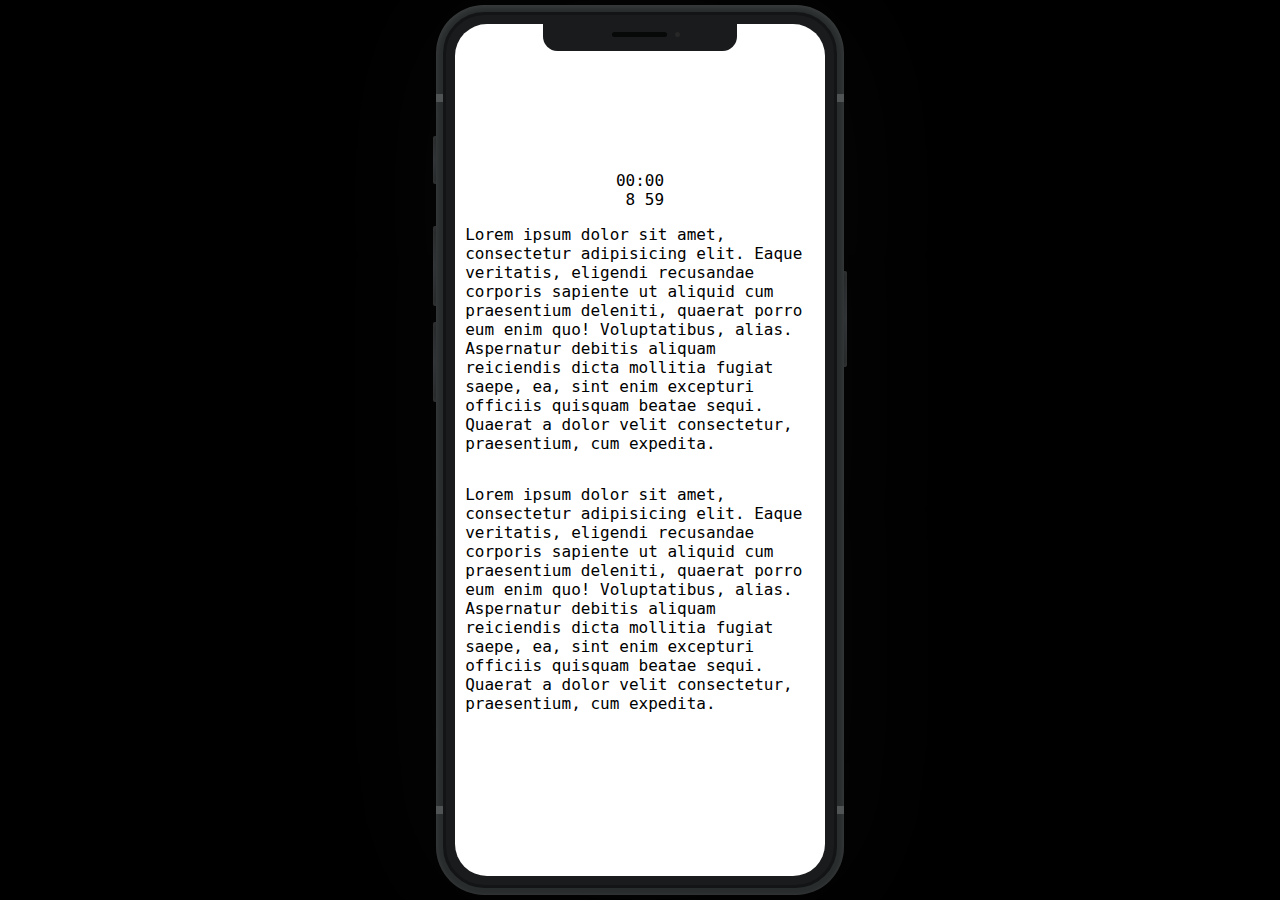
==== prototype.html @ 0dc98ce0 "Files" ====
<!DOCTYPE html>
<html lang="en">

<head>
    <meta charset="UTF-8">
    <title>Document</title>
    <link rel="stylesheet" href="css/prototypestyle.css">
</head>

<body>

    <main>
        <div class="iphonex">
            <div class="front">
                <div class="screen">

                    <div class="screen__view">



                        <div class="iphoneTop">

                            <div class="clock">
                                <div class="hours">
                                    <div class="first">
                                        <div class="number">0</div>
                                    </div>
                                    <div class="second">
                                        <div class="number">0</div>
                                    </div>
                                </div>
                                <div class="tick">:</div>
                                <div class="minutes">
                                    <div class="first">
                                        <div class="number">0</div>
                                    </div>
                                    <div class="second">
                                        <div class="number">0</div>
                                    </div>
                                </div>

                            </div>


                            <div class="battery"></div>



                        </div>

                        <p> Lorem ipsum dolor sit amet, consectetur adipisicing elit. Eaque veritatis, eligendi recusandae corporis sapiente ut aliquid cum praesentium deleniti, quaerat porro eum enim quo! Voluptatibus, alias. Aspernatur debitis aliquam reiciendis dicta mollitia fugiat saepe, ea, sint enim excepturi officiis quisquam beatae sequi. Quaerat a dolor velit consectetur, praesentium, cum expedita.</p>


                        <nav id="bottomNav" role="navigation">
                            <a href=".html" id="nav1" class="bottomNavMenu"></a>
                            <a href="run.html" id="nav2" class="bottomNavMenu"></a>
                            <a href="profile.html" id="nav3" class="bottomNavMenu"></a>

                        </nav>
                        <p> Lorem ipsum dolor sit amet, consectetur adipisicing elit. Eaque veritatis, eligendi recusandae corporis sapiente ut aliquid cum praesentium deleniti, quaerat porro eum enim quo! Voluptatibus, alias. Aspernatur debitis aliquam reiciendis dicta mollitia fugiat saepe, ea, sint enim excepturi officiis quisquam beatae sequi. Quaerat a dolor velit consectetur, praesentium, cum expedita.</p>





                    </div>
                    <div class="screen__front">
                        <div class="screen__front-speaker"></div>
                        <div class="screen__front-camera"></div>
                    </div>
                </div>
                <div class="front__line"></div>
                <div class="front__line front__line-second"></div>
            </div>
            <div class="phoneButtons phoneButtons-right"></div>
            <div class="phoneButtons phoneButtons-left"></div>
            <div class="phoneButtons phoneButtons-left2"></div>
            <div class="phoneButtons phoneButtons-left3"></div>
            <div class="back"></div>
        </div>

    </main>


    <script src="js/main.js"></script>
</body>

</html>
---- css/prototypestyle.css ----
body {
	width: 100%;
	height: 100vh;
	overflow: hidden;
	display: flex;
	font-family: 'Major Mono Display', monospace;
	user-select: none;
    margin:0;
}





/*BOTTOM NAVIGATION*/

#bottomNav {
    background-color: var(--gray);
    grid-row-start: 4;
    grid-column: 1 / span 2;
    display: grid;
    grid-template-columns: 1fr 1fr 1fr 1fr;
    grid-template-rows: 15px 1fr 15px;
    width: 414px;
    height:64px;
    position: fixed;
    z-index: 1;
}


.bottomNavMenu {
    background-repeat: no-repeat;
    background-position: center;
    background-size: contain;
    grid-row-start: 2;
    height: 25px;
}


#nav1 {
    background-image: url(../media/re-mover/home-icon.svg);
    grid-column-start: 1;
}

#nav2 {
    background-image: url(../media/re-mover/search-icon.svg);
    grid-column-start: 2;
}

#nav3 {
    background-image: url(../media/re-mover/chat-icon.svg);
    grid-column-start: 3;
}






/*PHONE MOCKUP*/

.splashbtn{
    text-decoration: none;
    color:pink;
    
}


main {
	display: flex;
	flex: 1;
	background: #000;
	justify-content: center;
	align-items: center;
	flex-direction: row-reverse;
}
.title{
	color: rgba(255,255,255,0.07);
	display: flex;
	flex-direction: row;
	align-items: center;
	position: absolute;
	transition: opacity 0.4s;
}
.title p{
	font-size: 14vw;
}
.title .title__svg{
	width: 17vw;
	height: 34vw;
	overflow: hidden;
	position: relative;
	display: flex;
	justify-content: center;
	align-items: center;
}
.title .title__svg video{
	width: 95%;
	height: 95%;
	object-fit: cover;
}
.title .title__svg svg { 
	width: 100%;
	position:absolute;
	top: 0;
	left: 0;
	height: 100%;
}
.title .title__svg svg text {
	font-family: 'Major Mono Display', monospace;
	text-transform: uppercase;
	transform-origin: center center;
	font-size: 3em;
}
.title .title__svg  svg rect {
	fill: #fff;
}
.title .title__svg  svg > rect {
	-webkit-mask: url(#mask);
	mask: url(#mask);
	fill: #000;
}
.iphonex {
	width: 414px;
	height: 896px;
	display: flex;
	position: absolute;
	transform: rotate(0deg);
	transition: all cubic-bezier(0.36, 0.41, 0.38, 1) 0.4s;
	z-index: 10;
}


.iphonex .back {
	display: flex;
	flex: 1;
	margin: 0.2em;
	border-radius: 3em;
	position: absolute;
	z-index: 1;
	width: calc( 100% - 0.6em );
	height: calc( 100% - 0.6em );
	top: 0;
	right: 0;
	box-shadow: 0 0 10em rgba(70, 70, 70, 0.1);
	transition: all 0.4s;
}
.iphonex:hover .back{
	box-shadow: 0 0 15em rgba(70, 70, 70, 0.4);
}
.iphonex .front {
	display: flex;
	flex: 1;
	background-color: #292c2d;
	border-radius: 3em;
	margin: 0.2em;
	overflow: hidden;
	position: relative;
	box-shadow: 0 0.1em 0.4em rgba(255, 255, 255, 0.1) inset;
	z-index: 10;
}
.iphonex .screen{
	display: flex;
	flex: 1;
	background-color: #191b1c;
	margin: 0.4em;
	border-radius: 2.6em;
	border: solid 0.2em #121415;
	position: relative;
	z-index: 10;
    
}
.iphonex .front__line{
	background: linear-gradient(to right, #515455, #454748, #515455);
	position: absolute;
	z-index: 8;
	width: 100%;
	height: 0.5em;
	top: 10%
}
.iphonex .front__line-second{
	top: 90%
}
.iphonex .screen .screen__view{
	display: flex;
	flex: 1;
	margin: 0.6em;
	border-radius: 2em;
	overflow: hidden;
	position: relative;
	width: 100%;  
	position: relative;
	align-items: center;
	justify-content: center;
}
.iphonex .screen .screen__view:after,.iphonex .screen .screen__view:before{
	content: "";
	position: absolute;
	z-index: 1;
	width: 50em;
	height: 50em;
	border-radius: 50%;
	background: linear-gradient(110deg,#AB34B2, #D63776, #5D2B8B );
	bottom: 0;
}
.iphonex .screen .screen__view:after{
	transform:  translateY(100%) scaleX(1.4);
	opacity: 0.3;
	transition: all ease 0.5s 0.1s;
}
/*
.iphonex .screen:hover .screen__view:after{
	transform:  translateY(10%) scaleX(1.4);
	transition: all ease 0.9s;
}
*/
.iphonex .screen .screen__view:before{
	transform:  translateY(100%) scaleX(1.4);
	opacity: 1;
	z-index: 40;
	transition: all ease 0.6s;
}
/*
.iphonex .screen:hover .screen__view:before{
	transform:  translateY(10%) scaleX(1.4);
	transition: all ease 0.9s 0.2s;
}
*/
.iphonex .screen .screen__view .dribbbleLogo{
	width: 8em;
	height: 8em;
	border: solid 0.7em #D33572;
	border-radius: 50%;
	box-shadow: 0px 0px 20px rgba(0,0,0,0.1);
	background: #ea4c89;
	position: absolute;
	z-index: 10;
	overflow: hidden;
	display: flex;
	align-items: center;
	justify-content: center;
	transition: all ease 0.7s;
}
.iphonex .screen .screen__view .dribbbleLogo.white{
	width: 0.9em;
	height: 0.9em;
	border: solid 0.07em #fff;
	position: relative;
	margin-left: 0.3em;
	background: transparent;
	box-sizing: border-box;
}
/*
.iphonex .screen:hover .screen__view .dribbbleLogo:not(.white){
	transform: translateY(100%) translateZ(1px);
	transition: all ease 1s 0.1s
}
*/
/*
.iphonex .screen .screen__view .dribbbleLogo:after,
.iphonex .screen .screen__view .dribbbleLogo:before,
.iphonex .screen .screen__view .dribbbleLogo span{
	content: "";
	width: 100%;
	height: 100%;
	border-radius: 50%;
	border: solid 0.45em #D33572;
	position: absolute;
}
.iphonex .screen .screen__view .dribbbleLogo.white:after,
.iphonex .screen .screen__view .dribbbleLogo.white:before,
.iphonex .screen .screen__view .dribbbleLogo.white span{
	border: solid 0.04em #fff;
}
*/
/*
.iphonex .screen .screen__view .dribbbleLogo:after{
	bottom: 0;
	transform: translateY(63%) scaleY(1.65) scaleX(1.5) rotate(-30deg);
	transform-origin: top center;
}
.iphonex .screen .screen__view .dribbbleLogo:before{
	top: 0;
	transform: translateY(-62%) scaleY(1.65) scaleX(1.5) rotate(-30deg);
	transform-origin: bottom center;
}
.iphonex .screen .screen__view .dribbbleLogo span{
	top: 0;
	transform: translateY(-50%) scaleY(1.85) scaleX(1.5) rotate(-63deg);
	transform-origin: bottom right;
}
*/
.iphonex .screen .screen__view .hello{
	font-size: 2.5em;
	color: #fff;
	position: absolute;
	z-index: 60;
	opacity: 0;
	display: flex;
	flex-direction: row;
	justify-content: center;
	align-items: center;
	transition: all ease 0.3s;
	transform: translateY(40%);
	font-weight: 600;
}
/*
.iphonex .screen:hover .screen__view .hello{
	opacity: 1;
	transform: translateY(0%);
	transition: all ease 0.6s 0.7s;
}
*/
.iphonex .screen .screen__front{
	position: absolute;
	width: 50%;
	background-color: #191b1c;
	height: 1.8em;
	border-radius: 0 0 0.9em 0.9em;
	right: 25%;
	top: 0px;
	display: flex;
	justify-content: center;
	align-items: center;
	padding-bottom: 0.3em;
	box-sizing: border-box;
	margin-top: 0.5em;
	z-index: 999;
}
/*
.iphonex .screen .screen__front::after,.iphonex .screen .screen__front::before{
	content: "";
	width: 10%;
	height: 50%;
	position: absolute;
	background: transparent;
	top: -0.3em;
	border: solid 0.4em #191b1c;
	border-bottom: 0;
}
*/
/*
.iphonex .screen .screen__front::after{
	left:0.4em;
	transform: translateX(-100%);
	border-left: 0;
	border-radius: 0 0.7em 0 0;
}
*/
/*
.iphonex .screen .screen__front::before{
	right:0.4em;
	transform: translateX(100%);
	border-right: 0;
	border-radius: 0.7em 0 0 0;
}
*/
.iphonex .screen .screen__front-speaker{
	background: #070808;
	border-radius: 0.2em;
	height: 0.35em;
	width: 28%;
}
.iphonex .screen .screen__front-camera{
	height: 0.35em;
	width: 0.35em;
	background: #272727;
	margin-left: .5em;
	border-radius: 50%;
	margin-right: -0.8em;
}
.iphonex .phoneButtons{
	width: 1em;
	height: 6em;
	position: absolute;
	z-index: 2;
	background: linear-gradient(to bottom, #212324, #2b2e31,#212324);
	box-shadow: 0 0 0.4em rgba(255, 255, 255, 0.1) inset;
	border-radius: 2px;
}
.iphonex .phoneButtons-right{
	right: 0;
	top: 30%;
}
.iphonex .phoneButtons-left{
	left: 0;
	top: 15%;
	height: 3em;
}
.iphonex .phoneButtons-left2{
	left: 0;
	top: 25%;
	height: 5em;
}
.iphonex .phoneButtons-left3{
	left: 0;
	top: calc( 25% + 6em);
	height: 5em;
}


.hello {
    display:flex;
    flex-direction:column;
}

@media (max-height: 40em){
	body{
		font-size: 70%;
	}
	.iphonex {
		width: 48vh;
		height: 94vh;
	}
	.title .title__svg svg text{
		font-size: 4em;
	}
}
.screen__view{
    background-color:white;
    display:flex;
    flex-direction: column;
    padding:10px;
}


/*TOP NAVIGATION*/

.iphoneTop {
 display:flex;
justify-content: space-between;
    max-width: 100px
        background-color:pink;
    z-index:99;
    
}


.clock {
  color: black;
  display: flex;
  overflow: hidden;
}




.clock > div {
  display: flex;
}


.tick-hidden {
  opacity: 0;
}

.move {
  animation: move linear 1s infinite;
}

@keyframes move {
  from {
    transform: translateY(0vh);
  }
  to {
    transform: translateY(-20vh);
  }
}
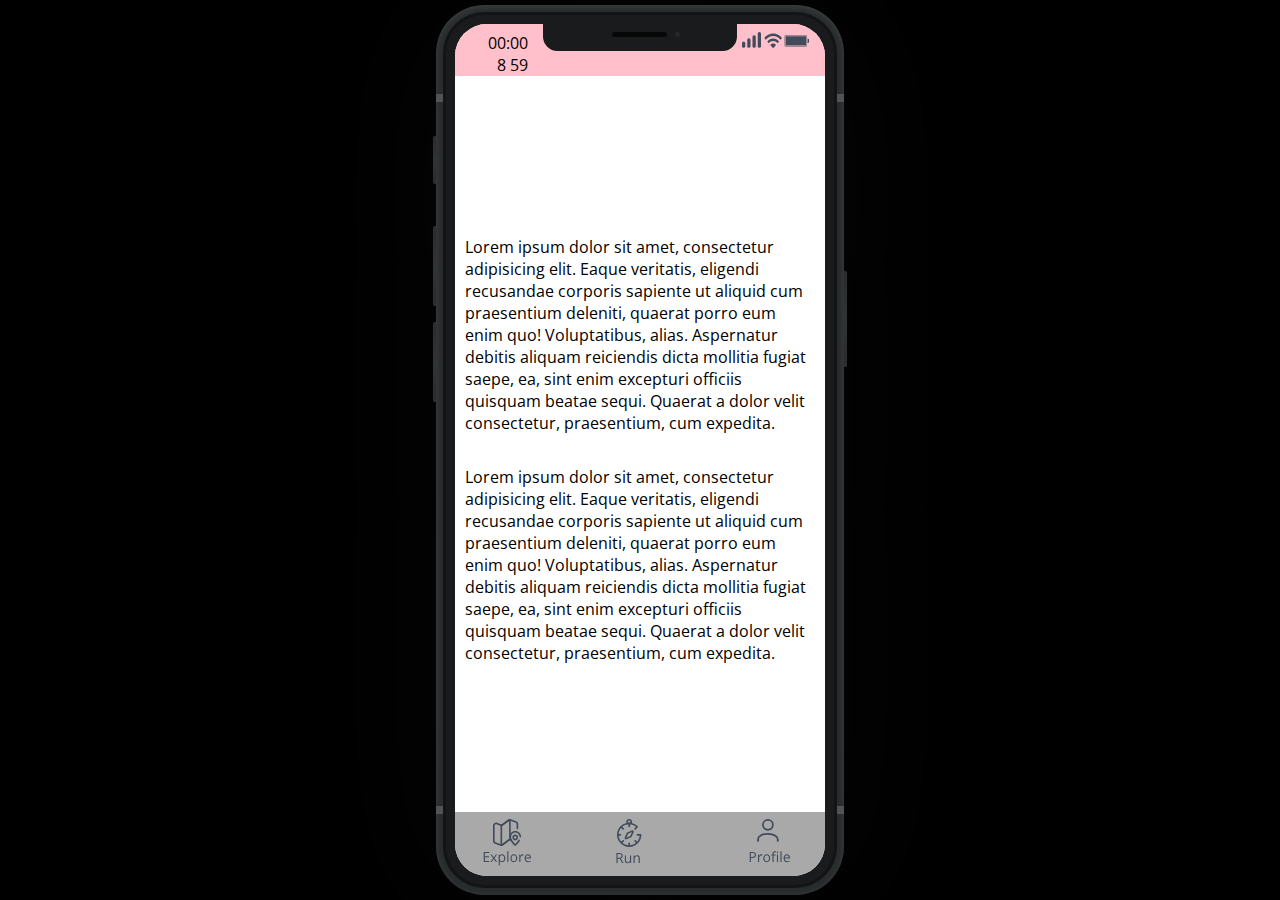
==== commit 5e18c1bb: "Top and bottom nav layout" ====
--- a/prototype.html
+++ b/prototype.html
@@ -42,7 +42,7 @@
                             </div>
 
 
-                            <div class="battery"></div>
+                            <div class="battery"><img src="media/icons/battery.svg" alt=""></div>
 
 
 
@@ -52,9 +52,9 @@
 
 
                         <nav id="bottomNav" role="navigation">
-                            <a href=".html" id="nav1" class="bottomNavMenu"></a>
-                            <a href="run.html" id="nav2" class="bottomNavMenu"></a>
-                            <a href="profile.html" id="nav3" class="bottomNavMenu"></a>
+                            <a href=".html" id="nav1" class="bottomNavMenu"><img src="media/icons/explore.svg" alt=""></a>
+                            <a href="run.html" id="nav2" class="bottomNavMenu"><img src="media/icons/run.svg" alt=""></a>
+                            <a href="profile.html" id="nav3" class="bottomNavMenu"><img src="media/icons/profile.svg" alt=""></a>
 
                         </nav>
                         <p> Lorem ipsum dolor sit amet, consectetur adipisicing elit. Eaque veritatis, eligendi recusandae corporis sapiente ut aliquid cum praesentium deleniti, quaerat porro eum enim quo! Voluptatibus, alias. Aspernatur debitis aliquam reiciendis dicta mollitia fugiat saepe, ea, sint enim excepturi officiis quisquam beatae sequi. Quaerat a dolor velit consectetur, praesentium, cum expedita.</p>
--- a/css/prototypestyle.css
+++ b/css/prototypestyle.css
@@ -1,256 +1,279 @@
+
+@import url('https://fonts.googleapis.com/css2?family=Open+Sans:wght@400;600;700&family=Raleway:ital,wght@0,400;0,500;1,200&display=swap');
+
+
+
+/*
+
+font-family: 'Open Sans', sans-serif;
+font-family: 'Raleway', sans-serif;
+*/
+
+
 
 body {
-	width: 100%;
-	height: 100vh;
-	overflow: hidden;
-	display: flex;
-	font-family: 'Major Mono Display', monospace;
-	user-select: none;
-    margin:0;
-}
-
+    width: 100%;
+    height: 100vh;
+    overflow: hidden;
+    display: flex;
+    font-family: 'Open Sans', sans-serif;
+    user-select: none;
+    margin: 0;
+}
 
 
 
 
 /*BOTTOM NAVIGATION*/
 
+
 #bottomNav {
-    background-color: var(--gray);
-    grid-row-start: 4;
-    grid-column: 1 / span 2;
-    display: grid;
-    grid-template-columns: 1fr 1fr 1fr 1fr;
-    grid-template-rows: 15px 1fr 15px;
+    background-color: darkgray;
+    display: flex;
+    justify-content: space-around;
+    align-items: center;
+    width: 400px;
+    height: 64px;
+    z-index: 1;
+    position: absolute;
+    bottom: 0;
+    margin-left:15px;
+    margin-right:15px;
+    padding-left: 25px;
+    padding-right: 25px;
+
+}
+
+
+
+
+
+
+
+
+#nav1,
+#nav2,
+#nav3 {
+    width: 50px;
+    height: 50px;
+}
+
+
+/*PHONE MOCKUP*/
+
+.splashbtn {
+    text-decoration: none;
+    color: pink;
+
+}
+
+
+main {
+    display: flex;
+    flex: 1;
+    background: #000;
+    justify-content: center;
+    align-items: center;
+    flex-direction: row-reverse;
+}
+
+.title {
+    color: rgba(255, 255, 255, 0.07);
+    display: flex;
+    flex-direction: row;
+    align-items: center;
+    position: absolute;
+    transition: opacity 0.4s;
+}
+
+.title p {
+    font-size: 14vw;
+}
+
+.title .title__svg {
+    width: 17vw;
+    height: 34vw;
+    overflow: hidden;
+    position: relative;
+    display: flex;
+    justify-content: center;
+    align-items: center;
+}
+
+.title .title__svg video {
+    width: 95%;
+    height: 95%;
+    object-fit: cover;
+}
+
+.title .title__svg svg {
+    width: 100%;
+    position: absolute;
+    top: 0;
+    left: 0;
+    height: 100%;
+}
+
+.title .title__svg svg text {
+    font-family: 'Major Mono Display', monospace;
+    text-transform: uppercase;
+    transform-origin: center center;
+    font-size: 3em;
+}
+
+.title .title__svg svg rect {
+    fill: #fff;
+}
+
+.title .title__svg svg > rect {
+    -webkit-mask: url(#mask);
+    mask: url(#mask);
+    fill: #000;
+}
+
+.iphonex {
     width: 414px;
-    height:64px;
-    position: fixed;
+    height: 896px;
+    display: flex;
+    position: absolute;
+    transform: rotate(0deg);
+    transition: all cubic-bezier(0.36, 0.41, 0.38, 1) 0.4s;
+    z-index: 10;
+}
+
+
+.iphonex .back {
+    display: flex;
+    flex: 1;
+    margin: 0.2em;
+    border-radius: 3em;
+    position: absolute;
     z-index: 1;
-}
-
-
-.bottomNavMenu {
-    background-repeat: no-repeat;
-    background-position: center;
-    background-size: contain;
-    grid-row-start: 2;
-    height: 25px;
-}
-
-
-#nav1 {
-    background-image: url(../media/re-mover/home-icon.svg);
-    grid-column-start: 1;
-}
-
-#nav2 {
-    background-image: url(../media/re-mover/search-icon.svg);
-    grid-column-start: 2;
-}
-
-#nav3 {
-    background-image: url(../media/re-mover/chat-icon.svg);
-    grid-column-start: 3;
-}
-
-
-
-
-
-
-/*PHONE MOCKUP*/
-
-.splashbtn{
-    text-decoration: none;
-    color:pink;
-    
-}
-
-
-main {
-	display: flex;
-	flex: 1;
-	background: #000;
-	justify-content: center;
-	align-items: center;
-	flex-direction: row-reverse;
-}
-.title{
-	color: rgba(255,255,255,0.07);
-	display: flex;
-	flex-direction: row;
-	align-items: center;
-	position: absolute;
-	transition: opacity 0.4s;
-}
-.title p{
-	font-size: 14vw;
-}
-.title .title__svg{
-	width: 17vw;
-	height: 34vw;
-	overflow: hidden;
-	position: relative;
-	display: flex;
-	justify-content: center;
-	align-items: center;
-}
-.title .title__svg video{
-	width: 95%;
-	height: 95%;
-	object-fit: cover;
-}
-.title .title__svg svg { 
-	width: 100%;
-	position:absolute;
-	top: 0;
-	left: 0;
-	height: 100%;
-}
-.title .title__svg svg text {
-	font-family: 'Major Mono Display', monospace;
-	text-transform: uppercase;
-	transform-origin: center center;
-	font-size: 3em;
-}
-.title .title__svg  svg rect {
-	fill: #fff;
-}
-.title .title__svg  svg > rect {
-	-webkit-mask: url(#mask);
-	mask: url(#mask);
-	fill: #000;
-}
-.iphonex {
-	width: 414px;
-	height: 896px;
-	display: flex;
-	position: absolute;
-	transform: rotate(0deg);
-	transition: all cubic-bezier(0.36, 0.41, 0.38, 1) 0.4s;
-	z-index: 10;
-}
-
-
-.iphonex .back {
-	display: flex;
-	flex: 1;
-	margin: 0.2em;
-	border-radius: 3em;
-	position: absolute;
-	z-index: 1;
-	width: calc( 100% - 0.6em );
-	height: calc( 100% - 0.6em );
-	top: 0;
-	right: 0;
-	box-shadow: 0 0 10em rgba(70, 70, 70, 0.1);
-	transition: all 0.4s;
-}
-.iphonex:hover .back{
-	box-shadow: 0 0 15em rgba(70, 70, 70, 0.4);
-}
+    width: calc(100% - 0.6em);
+    height: calc(100% - 0.6em);
+    top: 0;
+    right: 0;
+    box-shadow: 0 0 10em rgba(70, 70, 70, 0.1);
+    transition: all 0.4s;
+}
+
+.iphonex:hover .back {
+    box-shadow: 0 0 15em rgba(70, 70, 70, 0.4);
+}
+
 .iphonex .front {
-	display: flex;
-	flex: 1;
-	background-color: #292c2d;
-	border-radius: 3em;
-	margin: 0.2em;
-	overflow: hidden;
-	position: relative;
-	box-shadow: 0 0.1em 0.4em rgba(255, 255, 255, 0.1) inset;
-	z-index: 10;
-}
-.iphonex .screen{
-	display: flex;
-	flex: 1;
-	background-color: #191b1c;
-	margin: 0.4em;
-	border-radius: 2.6em;
-	border: solid 0.2em #121415;
-	position: relative;
-	z-index: 10;
-    
-}
-.iphonex .front__line{
-	background: linear-gradient(to right, #515455, #454748, #515455);
-	position: absolute;
-	z-index: 8;
-	width: 100%;
-	height: 0.5em;
-	top: 10%
-}
-.iphonex .front__line-second{
-	top: 90%
-}
-.iphonex .screen .screen__view{
-	display: flex;
-	flex: 1;
-	margin: 0.6em;
-	border-radius: 2em;
-	overflow: hidden;
-	position: relative;
-	width: 100%;  
-	position: relative;
-	align-items: center;
-	justify-content: center;
-}
-.iphonex .screen .screen__view:after,.iphonex .screen .screen__view:before{
-	content: "";
-	position: absolute;
-	z-index: 1;
-	width: 50em;
-	height: 50em;
-	border-radius: 50%;
-	background: linear-gradient(110deg,#AB34B2, #D63776, #5D2B8B );
-	bottom: 0;
-}
-.iphonex .screen .screen__view:after{
-	transform:  translateY(100%) scaleX(1.4);
-	opacity: 0.3;
-	transition: all ease 0.5s 0.1s;
-}
+    display: flex;
+    flex: 1;
+    background-color: #292c2d;
+    border-radius: 3em;
+    margin: 0.2em;
+    overflow: hidden;
+    position: relative;
+    box-shadow: 0 0.1em 0.4em rgba(255, 255, 255, 0.1) inset;
+    z-index: 10;
+}
+
+.iphonex .screen {
+    display: flex;
+    flex: 1;
+    background-color: #191b1c;
+    margin: 0.4em;
+    border-radius: 2.6em;
+    border: solid 0.2em #121415;
+    position: relative;
+    z-index: 10;
+
+}
+
+.iphonex .front__line {
+    background: linear-gradient(to right, #515455, #454748, #515455);
+    position: absolute;
+    z-index: 8;
+    width: 100%;
+    height: 0.5em;
+    top: 10%
+}
+
+.iphonex .front__line-second {
+    top: 90%
+}
+
+.iphonex .screen .screen__view {
+    display: flex;
+    flex: 1;
+    margin: 0.6em;
+    border-radius: 2em;
+    overflow: hidden;
+    position: relative;
+    width: 100%;
+    position: relative;
+    align-items: center;
+    justify-content: center;
+}
+
+.iphonex .screen .screen__view:after,
+.iphonex .screen .screen__view:before {
+    content: "";
+    position: absolute;
+    z-index: 1;
+    width: 50em;
+    height: 50em;
+    border-radius: 50%;
+    background: linear-gradient(110deg, #AB34B2, #D63776, #5D2B8B);
+    bottom: 0;
+}
+
+.iphonex .screen .screen__view:after {
+    transform: translateY(100%) scaleX(1.4);
+    opacity: 0.3;
+    transition: all ease 0.5s 0.1s;
+}
+
 /*
 .iphonex .screen:hover .screen__view:after{
 	transform:  translateY(10%) scaleX(1.4);
 	transition: all ease 0.9s;
 }
 */
-.iphonex .screen .screen__view:before{
-	transform:  translateY(100%) scaleX(1.4);
-	opacity: 1;
-	z-index: 40;
-	transition: all ease 0.6s;
-}
+.iphonex .screen .screen__view:before {
+    transform: translateY(100%) scaleX(1.4);
+    opacity: 1;
+    z-index: 40;
+    transition: all ease 0.6s;
+}
+
 /*
 .iphonex .screen:hover .screen__view:before{
 	transform:  translateY(10%) scaleX(1.4);
 	transition: all ease 0.9s 0.2s;
 }
 */
-.iphonex .screen .screen__view .dribbbleLogo{
-	width: 8em;
-	height: 8em;
-	border: solid 0.7em #D33572;
-	border-radius: 50%;
-	box-shadow: 0px 0px 20px rgba(0,0,0,0.1);
-	background: #ea4c89;
-	position: absolute;
-	z-index: 10;
-	overflow: hidden;
-	display: flex;
-	align-items: center;
-	justify-content: center;
-	transition: all ease 0.7s;
-}
-.iphonex .screen .screen__view .dribbbleLogo.white{
-	width: 0.9em;
-	height: 0.9em;
-	border: solid 0.07em #fff;
-	position: relative;
-	margin-left: 0.3em;
-	background: transparent;
-	box-sizing: border-box;
-}
+.iphonex .screen .screen__view .dribbbleLogo {
+    width: 8em;
+    height: 8em;
+    border: solid 0.7em #D33572;
+    border-radius: 50%;
+    box-shadow: 0px 0px 20px rgba(0, 0, 0, 0.1);
+    background: #ea4c89;
+    position: absolute;
+    z-index: 10;
+    overflow: hidden;
+    display: flex;
+    align-items: center;
+    justify-content: center;
+    transition: all ease 0.7s;
+}
+
+.iphonex .screen .screen__view .dribbbleLogo.white {
+    width: 0.9em;
+    height: 0.9em;
+    border: solid 0.07em #fff;
+    position: relative;
+    margin-left: 0.3em;
+    background: transparent;
+    box-sizing: border-box;
+}
+
 /*
 .iphonex .screen:hover .screen__view .dribbbleLogo:not(.white){
 	transform: translateY(100%) translateZ(1px);
@@ -291,20 +314,21 @@
 	transform-origin: bottom right;
 }
 */
-.iphonex .screen .screen__view .hello{
-	font-size: 2.5em;
-	color: #fff;
-	position: absolute;
-	z-index: 60;
-	opacity: 0;
-	display: flex;
-	flex-direction: row;
-	justify-content: center;
-	align-items: center;
-	transition: all ease 0.3s;
-	transform: translateY(40%);
-	font-weight: 600;
-}
+.iphonex .screen .screen__view .hello {
+    font-size: 2.5em;
+    color: #fff;
+    position: absolute;
+    z-index: 60;
+    opacity: 0;
+    display: flex;
+    flex-direction: row;
+    justify-content: center;
+    align-items: center;
+    transition: all ease 0.3s;
+    transform: translateY(40%);
+    font-weight: 600;
+}
+
 /*
 .iphonex .screen:hover .screen__view .hello{
 	opacity: 1;
@@ -312,22 +336,23 @@
 	transition: all ease 0.6s 0.7s;
 }
 */
-.iphonex .screen .screen__front{
-	position: absolute;
-	width: 50%;
-	background-color: #191b1c;
-	height: 1.8em;
-	border-radius: 0 0 0.9em 0.9em;
-	right: 25%;
-	top: 0px;
-	display: flex;
-	justify-content: center;
-	align-items: center;
-	padding-bottom: 0.3em;
-	box-sizing: border-box;
-	margin-top: 0.5em;
-	z-index: 999;
-}
+.iphonex .screen .screen__front {
+    position: absolute;
+    width: 50%;
+    background-color: #191b1c;
+    height: 1.8em;
+    border-radius: 0 0 0.9em 0.9em;
+    right: 25%;
+    top: 0px;
+    display: flex;
+    justify-content: center;
+    align-items: center;
+    padding-bottom: 0.3em;
+    box-sizing: border-box;
+    margin-top: 0.5em;
+    z-index: 999;
+}
+
 /*
 .iphonex .screen .screen__front::after,.iphonex .screen .screen__front::before{
 	content: "";
@@ -356,115 +381,161 @@
 	border-radius: 0.7em 0 0 0;
 }
 */
-.iphonex .screen .screen__front-speaker{
-	background: #070808;
-	border-radius: 0.2em;
-	height: 0.35em;
-	width: 28%;
-}
-.iphonex .screen .screen__front-camera{
-	height: 0.35em;
-	width: 0.35em;
-	background: #272727;
-	margin-left: .5em;
-	border-radius: 50%;
-	margin-right: -0.8em;
-}
-.iphonex .phoneButtons{
-	width: 1em;
-	height: 6em;
-	position: absolute;
-	z-index: 2;
-	background: linear-gradient(to bottom, #212324, #2b2e31,#212324);
-	box-shadow: 0 0 0.4em rgba(255, 255, 255, 0.1) inset;
-	border-radius: 2px;
-}
-.iphonex .phoneButtons-right{
-	right: 0;
-	top: 30%;
-}
-.iphonex .phoneButtons-left{
-	left: 0;
-	top: 15%;
-	height: 3em;
-}
-.iphonex .phoneButtons-left2{
-	left: 0;
-	top: 25%;
-	height: 5em;
-}
-.iphonex .phoneButtons-left3{
-	left: 0;
-	top: calc( 25% + 6em);
-	height: 5em;
+.iphonex .screen .screen__front-speaker {
+    background: #070808;
+    border-radius: 0.2em;
+    height: 0.35em;
+    width: 28%;
+}
+
+.iphonex .screen .screen__front-camera {
+    height: 0.35em;
+    width: 0.35em;
+    background: #272727;
+    margin-left: .5em;
+    border-radius: 50%;
+    margin-right: -0.8em;
+}
+
+.iphonex .phoneButtons {
+    width: 1em;
+    height: 6em;
+    position: absolute;
+    z-index: 2;
+    background: linear-gradient(to bottom, #212324, #2b2e31, #212324);
+    box-shadow: 0 0 0.4em rgba(255, 255, 255, 0.1) inset;
+    border-radius: 2px;
+}
+
+.iphonex .phoneButtons-right {
+    right: 0;
+    top: 30%;
+}
+
+.iphonex .phoneButtons-left {
+    left: 0;
+    top: 15%;
+    height: 3em;
+}
+
+.iphonex .phoneButtons-left2 {
+    left: 0;
+    top: 25%;
+    height: 5em;
+}
+
+.iphonex .phoneButtons-left3 {
+    left: 0;
+    top: calc(25% + 6em);
+    height: 5em;
 }
 
 
 .hello {
-    display:flex;
-    flex-direction:column;
-}
-
-@media (max-height: 40em){
-	body{
-		font-size: 70%;
-	}
-	.iphonex {
-		width: 48vh;
-		height: 94vh;
-	}
-	.title .title__svg svg text{
-		font-size: 4em;
-	}
-}
-.screen__view{
-    background-color:white;
-    display:flex;
+    display: flex;
     flex-direction: column;
-    padding:10px;
+}
+
+
+.screen__view {
+    background-color: white;
+    display: flex;
+    flex-direction: column;
+    padding: 10px;
+    position: relative;
+
 }
 
 
 /*TOP NAVIGATION*/
 
 .iphoneTop {
- display:flex;
-justify-content: space-between;
-    max-width: 100px
-        background-color:pink;
-    z-index:99;
+    display: flex;
+    justify-content: space-between;
+    width:100%;
+    background-color:pink;
+    z-index: 99;
+    position: absolute;
+    top: 0;
+    left: 0;
+    padding-top:8px;
+   padding-left:8px;
+   padding-right:8px;
     
 }
 
-
 .clock {
-  color: black;
-  display: flex;
-  overflow: hidden;
-}
-
-
+    color: black;
+    display: flex;
+    overflow: hidden;
+    margin-left:25px
+}
 
 
 .clock > div {
-  display: flex;
+    display: flex;
 }
 
 
 .tick-hidden {
-  opacity: 0;
+    opacity: 0;
 }
 
 .move {
-  animation: move linear 1s infinite;
-}
+    animation: move linear 1s infinite;
+}
+
 
 @keyframes move {
-  from {
-    transform: translateY(0vh);
-  }
-  to {
-    transform: translateY(-20vh);
-  }
-}
-
+    from {
+        transform: translateY(0vh);
+    }
+
+    to {
+        transform: translateY(-20vh);
+    }
+}
+
+
+
+.battery {
+margin-right:23px;
+  
+}
+
+
+
+
+
+
+
+
+
+
+
+
+
+
+
+
+
+
+
+
+/*QUERIES*/
+
+
+@media (max-height: 40em) {
+    body {
+        font-size: 70%;
+    }
+
+    .iphonex {
+        width: 48vh;
+        height: 94vh;
+    }
+
+    .title .title__svg svg text {
+        font-size: 4em;
+    }
+}
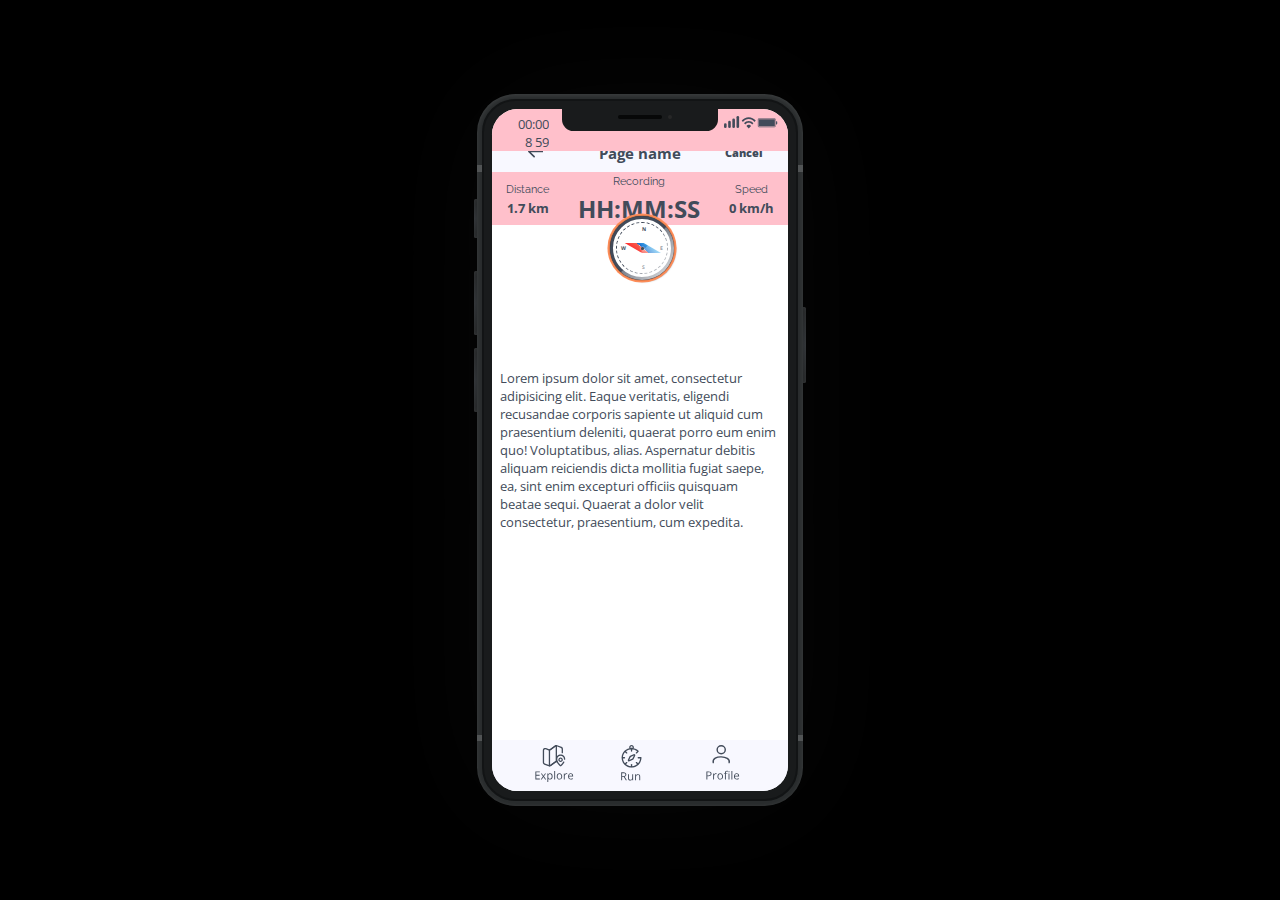
==== commit dd21df3d: "Standard page layout" ====
--- a/prototype.html
+++ b/prototype.html
@@ -45,39 +45,95 @@
                             <div class="battery"><img src="media/icons/battery.svg" alt=""></div>
 
 
+                        </div>
+
+
+
+                        <section class="topNavigation">
+
+                            <button class="topNavBtn" onClick="history.go(-1); return false;"><img src="media/icons/back_arrow.svg" alt=""></button>
+                            <h3>Page name</h3>
+                            <button class="topNavBtn"> Cancel </button>
+
+
+                        </section>
+
+
+
+                        <div class="runOverlay">
+
+                            <div class="runOverlayChild runOverlayChild1">
+                                <p class="cards">Distance</p>
+                                <p>1.7 km</p>
+                            </div>
+
+                            <div class="runOverlayChild runOverlayChild2">
+                               
+                                 <p class="cards">Recording</p>
+                                <p class="runTimer">HH:MM:SS</p>
+                            </div>
+
+                            <div class="runOverlayChild runOverlayChild3">
+                                <p class="cards">Speed</p>
+                                <p>0 km/h</p>
+                            </div>
 
                         </div>
 
-                        <p> Lorem ipsum dolor sit amet, consectetur adipisicing elit. Eaque veritatis, eligendi recusandae corporis sapiente ut aliquid cum praesentium deleniti, quaerat porro eum enim quo! Voluptatibus, alias. Aspernatur debitis aliquam reiciendis dicta mollitia fugiat saepe, ea, sint enim excepturi officiis quisquam beatae sequi. Quaerat a dolor velit consectetur, praesentium, cum expedita.</p>
 
 
-                        <nav id="bottomNav" role="navigation">
-                            <a href=".html" id="nav1" class="bottomNavMenu"><img src="media/icons/explore.svg" alt=""></a>
-                            <a href="run.html" id="nav2" class="bottomNavMenu"><img src="media/icons/run.svg" alt=""></a>
-                            <a href="profile.html" id="nav3" class="bottomNavMenu"><img src="media/icons/profile.svg" alt=""></a>
 
-                        </nav>
-                        <p> Lorem ipsum dolor sit amet, consectetur adipisicing elit. Eaque veritatis, eligendi recusandae corporis sapiente ut aliquid cum praesentium deleniti, quaerat porro eum enim quo! Voluptatibus, alias. Aspernatur debitis aliquam reiciendis dicta mollitia fugiat saepe, ea, sint enim excepturi officiis quisquam beatae sequi. Quaerat a dolor velit consectetur, praesentium, cum expedita.</p>
+                        <div class="iconsOverlay"> 
+                        
+                        
+                        <div id="compass">
+                            <span>N</span>
+                            <span>E</span>
+                            <span>S</span>
+                            <span>W</span>
+                            <div id="pointer"></div>
+                        </div>
+                        
+                        </div>
+
+
+                            <section class="content">
+
+
+
+
+                                <p> Lorem ipsum dolor sit amet, consectetur adipisicing elit. Eaque veritatis, eligendi recusandae corporis sapiente ut aliquid cum praesentium deleniti, quaerat porro eum enim quo! Voluptatibus, alias. Aspernatur debitis aliquam reiciendis dicta mollitia fugiat saepe, ea, sint enim excepturi officiis quisquam beatae sequi. Quaerat a dolor velit consectetur, praesentium, cum expedita.</p>
+
+                            </section>
 
 
 
 
 
+                            <nav id="bottomNav" role="navigation">
+                                <a href=".html" id="nav1" class="bottomNavMenu"><img src="media/icons/explore.svg" alt=""></a>
+
+                                <a href="run.html" id="nav2" class="bottomNavMenu"><img src="media/icons/run.svg" alt=""></a>
+
+                                <a href="profile.html" id="nav3" class="bottomNavMenu"><img src="media/icons/profile.svg" alt=""></a>
+
+                            </nav>
+
+                        </div>
+                        <div class="screen__front">
+                            <div class="screen__front-speaker"></div>
+                            <div class="screen__front-camera"></div>
+                        </div>
                     </div>
-                    <div class="screen__front">
-                        <div class="screen__front-speaker"></div>
-                        <div class="screen__front-camera"></div>
-                    </div>
+                    <div class="front__line"></div>
+                    <div class="front__line front__line-second"></div>
                 </div>
-                <div class="front__line"></div>
-                <div class="front__line front__line-second"></div>
+                <div class="phoneButtons phoneButtons-right"></div>
+                <div class="phoneButtons phoneButtons-left"></div>
+                <div class="phoneButtons phoneButtons-left2"></div>
+                <div class="phoneButtons phoneButtons-left3"></div>
+                <div class="back"></div>
             </div>
-            <div class="phoneButtons phoneButtons-right"></div>
-            <div class="phoneButtons phoneButtons-left"></div>
-            <div class="phoneButtons phoneButtons-left2"></div>
-            <div class="phoneButtons phoneButtons-left3"></div>
-            <div class="back"></div>
-        </div>
 
     </main>
 
--- a/css/prototypestyle.css
+++ b/css/prototypestyle.css
@@ -1,13 +1,28 @@
-
 @import url('https://fonts.googleapis.com/css2?family=Open+Sans:wght@400;600;700&family=Raleway:ital,wght@0,400;0,500;1,200&display=swap');
 
 
-
+/*UTILITIES*/
+
+:root {
+    --orange: #FF8E59;
+    --yellow: #F0D473;
+    --lightBlue: #C4F1F4;
+    --blue: #44B2BF;
+    --green: #406B5A;
+    --textColor: #424B5A;
+}
+
+*, *:before, *:after {
+  box-sizing: border-box;
+}
 /*
-
 font-family: 'Open Sans', sans-serif;
 font-family: 'Raleway', sans-serif;
 */
+
+.hidden {
+    display: none;
+}
 
 
 
@@ -17,8 +32,10 @@
     overflow: hidden;
     display: flex;
     font-family: 'Open Sans', sans-serif;
+    color: var(--textColor);
     user-select: none;
     margin: 0;
+
 }
 
 
@@ -28,26 +45,20 @@
 
 
 #bottomNav {
-    background-color: darkgray;
+    background-color: ghostwhite;
     display: flex;
     justify-content: space-around;
     align-items: center;
-    width: 400px;
+    width: 100%;
     height: 64px;
     z-index: 1;
     position: absolute;
     bottom: 0;
-    margin-left:15px;
-    margin-right:15px;
+
+
     padding-left: 25px;
     padding-right: 25px;
-
-}
-
-
-
-
-
+}
 
 
 
@@ -139,6 +150,7 @@
     transform: rotate(0deg);
     transition: all cubic-bezier(0.36, 0.41, 0.38, 1) 0.4s;
     z-index: 10;
+    zoom: 0.8;
 }
 
 
@@ -229,12 +241,7 @@
     transition: all ease 0.5s 0.1s;
 }
 
-/*
-.iphonex .screen:hover .screen__view:after{
-	transform:  translateY(10%) scaleX(1.4);
-	transition: all ease 0.9s;
-}
-*/
+
 .iphonex .screen .screen__view:before {
     transform: translateY(100%) scaleX(1.4);
     opacity: 1;
@@ -242,12 +249,7 @@
     transition: all ease 0.6s;
 }
 
-/*
-.iphonex .screen:hover .screen__view:before{
-	transform:  translateY(10%) scaleX(1.4);
-	transition: all ease 0.9s 0.2s;
-}
-*/
+
 .iphonex .screen .screen__view .dribbbleLogo {
     width: 8em;
     height: 8em;
@@ -274,47 +276,8 @@
     box-sizing: border-box;
 }
 
-/*
-.iphonex .screen:hover .screen__view .dribbbleLogo:not(.white){
-	transform: translateY(100%) translateZ(1px);
-	transition: all ease 1s 0.1s
-}
-*/
-/*
-.iphonex .screen .screen__view .dribbbleLogo:after,
-.iphonex .screen .screen__view .dribbbleLogo:before,
-.iphonex .screen .screen__view .dribbbleLogo span{
-	content: "";
-	width: 100%;
-	height: 100%;
-	border-radius: 50%;
-	border: solid 0.45em #D33572;
-	position: absolute;
-}
-.iphonex .screen .screen__view .dribbbleLogo.white:after,
-.iphonex .screen .screen__view .dribbbleLogo.white:before,
-.iphonex .screen .screen__view .dribbbleLogo.white span{
-	border: solid 0.04em #fff;
-}
-*/
-/*
-.iphonex .screen .screen__view .dribbbleLogo:after{
-	bottom: 0;
-	transform: translateY(63%) scaleY(1.65) scaleX(1.5) rotate(-30deg);
-	transform-origin: top center;
-}
-.iphonex .screen .screen__view .dribbbleLogo:before{
-	top: 0;
-	transform: translateY(-62%) scaleY(1.65) scaleX(1.5) rotate(-30deg);
-	transform-origin: bottom center;
-}
-.iphonex .screen .screen__view .dribbbleLogo span{
-	top: 0;
-	transform: translateY(-50%) scaleY(1.85) scaleX(1.5) rotate(-63deg);
-	transform-origin: bottom right;
-}
-*/
-.iphonex .screen .screen__view .hello {
+
+*/ .iphonex .screen .screen__view .hello {
     font-size: 2.5em;
     color: #fff;
     position: absolute;
@@ -329,13 +292,7 @@
     font-weight: 600;
 }
 
-/*
-.iphonex .screen:hover .screen__view .hello{
-	opacity: 1;
-	transform: translateY(0%);
-	transition: all ease 0.6s 0.7s;
-}
-*/
+
 .iphonex .screen .screen__front {
     position: absolute;
     width: 50%;
@@ -353,34 +310,7 @@
     z-index: 999;
 }
 
-/*
-.iphonex .screen .screen__front::after,.iphonex .screen .screen__front::before{
-	content: "";
-	width: 10%;
-	height: 50%;
-	position: absolute;
-	background: transparent;
-	top: -0.3em;
-	border: solid 0.4em #191b1c;
-	border-bottom: 0;
-}
-*/
-/*
-.iphonex .screen .screen__front::after{
-	left:0.4em;
-	transform: translateX(-100%);
-	border-left: 0;
-	border-radius: 0 0.7em 0 0;
-}
-*/
-/*
-.iphonex .screen .screen__front::before{
-	right:0.4em;
-	transform: translateX(100%);
-	border-right: 0;
-	border-radius: 0.7em 0 0 0;
-}
-*/
+
 .iphonex .screen .screen__front-speaker {
     background: #070808;
     border-radius: 0.2em;
@@ -452,23 +382,25 @@
 .iphoneTop {
     display: flex;
     justify-content: space-between;
-    width:100%;
-    background-color:pink;
+    width: 100%;
+    background-color: pink;
     z-index: 99;
     position: absolute;
     top: 0;
     left: 0;
-    padding-top:8px;
-   padding-left:8px;
-   padding-right:8px;
-    
+    padding-top: 8px;
+    padding-left: 8px;
+    padding-right: 8px;
+
+
 }
 
 .clock {
-    color: black;
+    color: var(--textColor);
+    font-family: 'Open Sans', sans-serif;
     display: flex;
     overflow: hidden;
-    margin-left:25px
+    margin-left: 25px
 }
 
 
@@ -499,9 +431,428 @@
 
 
 .battery {
-margin-right:23px;
-  
-}
+    margin-right: 5px;
+
+}
+
+
+.topNavigation {
+    height: 50px;
+    background-color: pink;
+    width: 100%;
+    position: absolute;
+    top: 30px;
+    display: flex;
+    justify-content: space-around;
+    align-items: center;
+    background-color: ghostwhite;
+
+}
+
+
+.topNavBtn {
+    width: 60px;
+    border: none;
+    background-color: ghostwhite;
+    font-family: 'Open Sans', sans-serif;
+    font-weight: 800;
+    color: var(--textColor);
+
+}
+
+
+.runOverlay {
+    position: absolute;
+    width: 100%;
+    height: 66px;
+    left: 0px;
+    top: 79px;
+    background-color: pink;
+    display: flex;
+    justify-content: space-around;
+    align-items: center;
+    overflow: hidden;
+    padding:0;
+    margin:0;
+
+}
+
+
+
+.runOverlayChild {
+    display: flex;
+    flex-direction: column;
+    align-items: center;
+    justify-content: space-around;
+    padding:0px;
+    margin:0px;
+    
+}
+
+.cards {
+    font-family: 'Raleway', sans-serif;
+    font-style: normal;
+    font-weight: normal;
+    font-size: 14px;
+    line-height: 170.23%;
+    padding:0px;
+    margin:0px;
+}
+
+.runOverlayChild > p:nth-child(2) {
+    font-weight: bold;
+      padding:0px;
+    margin:0px;
+}
+
+
+
+.runTimer {
+font-weight: bold;
+font-size: 30px;
+      padding:0px;
+    margin:0px;
+
+}
+
+.runOverlayChild1 {
+    text-align: left;
+}
+
+.runOverlayChild3 {
+    text-align: right;
+}
+
+/*COMPASS*/
+
+
+
+
+
+#compass {
+	width: 200px; height: 200px;
+	border-radius: 50%;
+	margin: 0 auto;
+	position: absolute;
+    top:335px;
+    left:370px;
+    text-align: center;
+	border: 10px solid var(--textColor);
+	background-color: white;
+		
+
+	box-shadow:
+		0 0 4px #000,
+		0 0 1px 8px var(--orange),
+		5px 5px 5px var(--textColor);
+	
+	transition: transform 0.5s ease, box-shadow 0.5s ease;
+    zoom:0.4
+}
+
+
+#compass:before {
+	content: '';
+	
+	border: 2px dashed var(--textColor);
+	position: absolute;
+	left: 10px; right: 10px;
+	bottom: 10px; top: 10px;
+	
+	border-radius: 50%;
+}
+
+#compass:after {
+	content: '';
+	
+	position: absolute;
+	left: -10px; right: -10px;
+	bottom: -10px; top: -10px;
+	
+	border-radius: 50%;
+	
+	background: linear-gradient(
+		-45deg,
+		rgba(255,255,255,0.9) 0%,
+		rgba(255,255,255,0.3) 47%,
+		rgba(255,255,255,0) 48%,
+		rgba(255,255,255,0) 100%
+	);
+}
+
+
+#compass span {
+	position: absolute;
+	font-weight: bold;
+}
+
+/* North */
+#compass span:nth-child(1) {
+	left: 90px; top: 20px;
+}
+/* South */
+#compass span:nth-child(3) {
+	left: 90px; bottom: 20px;
+}
+
+/* East */
+#compass span:nth-child(2) {
+	right: 25px; top: 80px;
+}
+/* West */
+#compass span:nth-child(4) {
+	left: 25px; top: 80px;
+}
+
+
+@keyframes rotate {
+	from { transform: rotate(0deg); }
+	to { transform: rotate(360deg); }
+}
+
+#pointer {
+	width: 60px; height: 30px;
+	
+
+	position: relative;
+	left: 50%; top: 50%;
+	margin-left: -30px; margin-top: -15px;
+	
+
+	animation: rotate 5s cubic-bezier(1,.2,.5,1) infinite alternate;
+}
+
+
+#pointer:before {
+	content: '';
+	
+	position: absolute;
+	left: 0; right: 0;
+	top: 0; bottom: 0;
+	
+	background: linear-gradient(
+		-63deg,
+		rgba(79,188,242,1) 1%,
+		rgba(26,110,206,1) 50%,
+		rgba(216,216,216,1) 51%,
+		rgba(244,94,80,1) 53%,
+		rgba(255,45,45,1) 100%
+	);
+	
+	transform: skewX(60deg);
+}
+
+#pointer:after {
+	content: '';
+	
+	width: 10px; height: 10px;
+	background: var(--textColor);
+	border-radius: 50%;
+	box-shadow:
+		inset 0 0 4px 2px #4d4d4d,
+		0 0 5px 1px white;
+		position: absolute;
+	left: 50%; top: 50%;
+	margin-left: -5px; margin-top: -5px;
+}
+
+
+
+
+
+
+
+/*TIMER*/
+
+.timer-group {
+  height: 200px;
+  margin: 0 auto;
+  position: absolute;
+  width: 200px;
+top:10px;
+    z-index: 99;
+}
+
+.timer {
+  border-radius: 50%;
+  height: 100px;
+  overflow: hidden;
+  position: absolute;
+  width: 100px;
+}
+
+.timer:after {
+  background: #111 url(https://codepen.io/images/classy_fabric.png);
+  border-radius: 50%;
+  content: "";
+  display: block;
+  height: 80px;
+  left: 10px;
+  position: absolute;
+  width: 80px;
+  top: 10px;
+}
+
+.timer .hand {
+  float: left;
+  height: 100%;
+  overflow: hidden;
+  position: relative;
+  width: 50%;
+}
+
+.timer .hand span {
+  border: 50px solid rgba(0, 255, 255, .4);
+  border-bottom-color: transparent;
+  border-left-color: transparent;
+  border-radius: 50%;
+  display: block;
+  height: 0;
+  position: absolute;
+  right: 0;
+  top: 0;
+  transform: rotate(225deg);
+  width: 0;
+}
+
+.timer .hand:first-child {
+  transform: rotate(180deg);
+}
+
+.timer .hand span {
+  animation-duration: 4s;
+  animation-iteration-count: infinite;
+  animation-timing-function: linear;
+}
+
+.timer .hand:first-child span {
+  animation-name: spin1;
+}
+
+.timer .hand:last-child span {
+  animation-name: spin2; 
+}
+
+.timer.hour {
+  background: rgba(0, 0, 0, .3);
+  height: 400px;
+  left: 0;
+  width: 400px;
+  top: 0;
+}
+
+.timer.hour .hand span {
+  animation-duration: 3600s;
+  border-top-color: rgba(255, 0, 255, .4);
+  border-right-color: rgba(255, 0, 255, .4);
+  border-width: 200px;
+}
+
+.timer.hour:after {
+  height: 360px;
+  left: 20px;
+  width: 360px;
+  top: 20px;
+}
+
+.timer.minute {
+  background: rgba(0, 0, 0, .2);
+  height: 350px;
+  left: 25px;
+  width: 350px;
+  top: 25px;
+}
+
+.timer.minute .hand span {
+  animation-duration: 60s;
+  border-top-color: rgba(0, 255, 255, .4);
+  border-right-color: rgba(0, 255, 255, .4);
+  border-width: 175px;
+}
+
+.timer.minute:after {
+  height: 310px;
+  left: 20px;
+  width: 310px;
+  top: 20px;
+}
+
+.timer.second {
+  background: rgba(0, 0, 0, .2);
+  height: 300px;
+  left: 50px;
+  width: 300px;
+  top: 50px;
+}
+
+.timer.second .hand span {
+  animation-duration: 1s;
+  border-top-color: rgba(255, 255, 255, .15);
+  border-right-color: rgba(255, 255, 255, .15);
+  border-width: 150px;
+}
+
+.timer.second:after {
+  height: 296px;
+  left: 2px;
+  width: 296px;
+  top: 2px;
+}
+
+.face {
+  background: rgba(0, 0, 0, .1);
+  border-radius: 50%;
+  height: 296px;
+  left: 52px;
+  padding: 165px 40px 0;
+  position: absolute;
+  width: 296px;
+  text-align: center;
+  top: 52px;
+}
+
+.face h2 {
+  font-weight: 300; 
+}
+
+.face p {
+  border-radius: 20px;
+  font-size: 76px;
+  font-weight: 400;
+  position: absolute;
+  top: 17px;
+  width: 260px;
+  left: 20px;
+}
+
+@keyframes spin1 {
+  0% {
+    transform: rotate(225deg);
+  }
+  50% {
+    transform: rotate(225deg);
+  }
+  100% {
+    transform: rotate(405deg);
+  }
+}
+
+@keyframes spin2 {
+  0% {
+    transform: rotate(225deg);
+  }
+  50% {
+    transform: rotate(405deg);
+  }
+  100% {
+    transform: rotate(405deg);
+  }
+}
+
+
+
+
+
 
 
 
@@ -538,4 +889,4 @@
     .title .title__svg svg text {
         font-size: 4em;
     }
-}
+}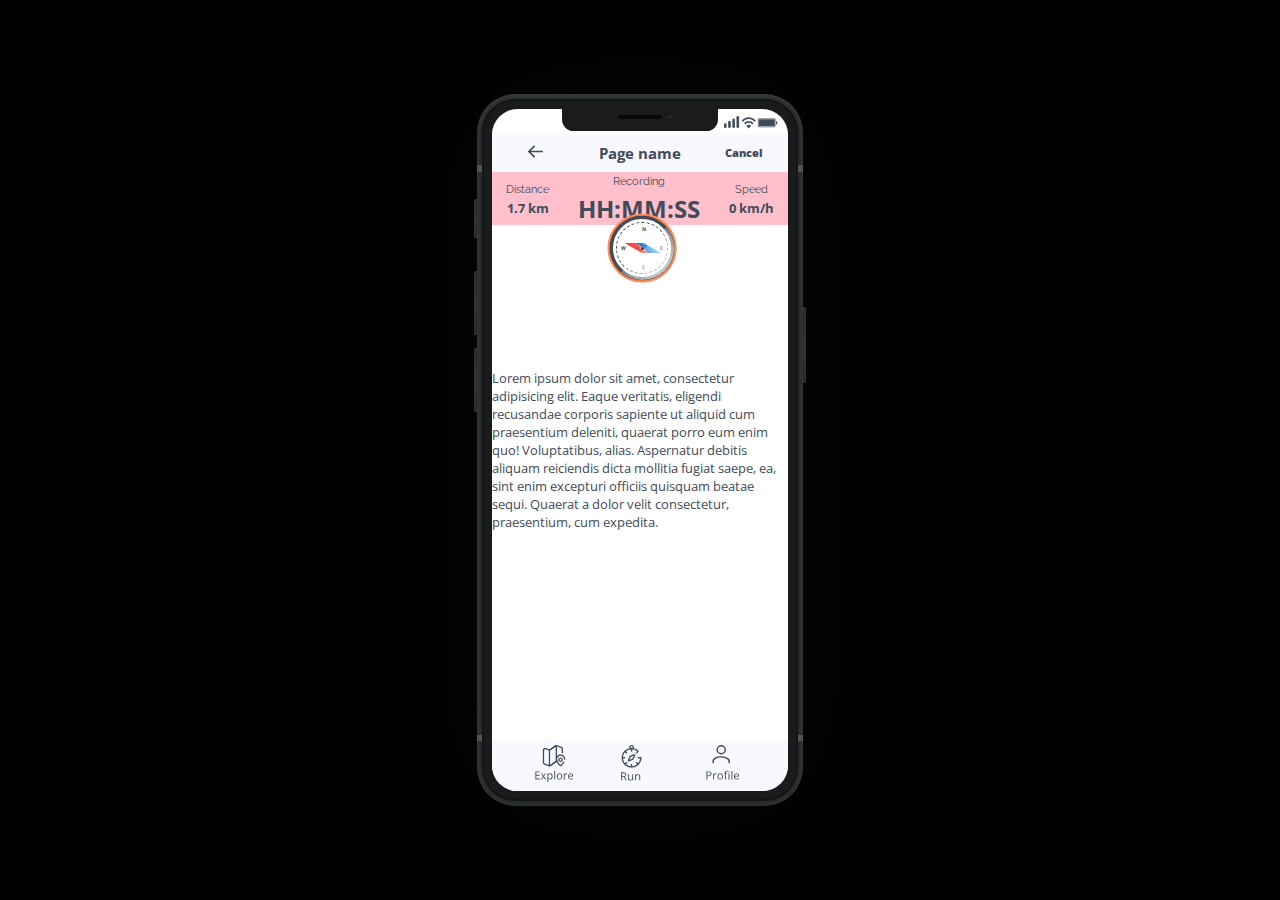
==== commit f2751433: "Splash done, fixed clock" ====
--- a/prototype.html
+++ b/prototype.html
@@ -18,27 +18,10 @@
 
 
 
-                        <div class="iphoneTop">
+                         <div class="iphoneTop">
 
-                            <div class="clock">
-                                <div class="hours">
-                                    <div class="first">
-                                        <div class="number">0</div>
-                                    </div>
-                                    <div class="second">
-                                        <div class="number">0</div>
-                                    </div>
-                                </div>
-                                <div class="tick">:</div>
-                                <div class="minutes">
-                                    <div class="first">
-                                        <div class="number">0</div>
-                                    </div>
-                                    <div class="second">
-                                        <div class="number">0</div>
-                                    </div>
-                                </div>
-
+                        <div id="clock">
+<!--                           not working    only on this page     -->
                             </div>
 
 
@@ -46,6 +29,7 @@
 
 
                         </div>
+
 
 
 
--- a/css/prototypestyle.css
+++ b/css/prototypestyle.css
@@ -10,11 +10,15 @@
     --blue: #44B2BF;
     --green: #406B5A;
     --textColor: #424B5A;
-}
-
-*, *:before, *:after {
-  box-sizing: border-box;
-}
+    --inactive: #99A6AD;
+}
+
+*,
+*:before,
+*:after {
+    box-sizing: border-box;
+}
+
 /*
 font-family: 'Open Sans', sans-serif;
 font-family: 'Raleway', sans-serif;
@@ -24,7 +28,14 @@
     display: none;
 }
 
-
+a {
+    text-decoration: none;
+
+}
+
+.inactive {
+    color: var(--inactive);
+}
 
 body {
     width: 100%;
@@ -70,6 +81,8 @@
 }
 
 
+
+
 /*PHONE MOCKUP*/
 
 .splashbtn {
@@ -101,46 +114,6 @@
     font-size: 14vw;
 }
 
-.title .title__svg {
-    width: 17vw;
-    height: 34vw;
-    overflow: hidden;
-    position: relative;
-    display: flex;
-    justify-content: center;
-    align-items: center;
-}
-
-.title .title__svg video {
-    width: 95%;
-    height: 95%;
-    object-fit: cover;
-}
-
-.title .title__svg svg {
-    width: 100%;
-    position: absolute;
-    top: 0;
-    left: 0;
-    height: 100%;
-}
-
-.title .title__svg svg text {
-    font-family: 'Major Mono Display', monospace;
-    text-transform: uppercase;
-    transform-origin: center center;
-    font-size: 3em;
-}
-
-.title .title__svg svg rect {
-    fill: #fff;
-}
-
-.title .title__svg svg > rect {
-    -webkit-mask: url(#mask);
-    mask: url(#mask);
-    fill: #000;
-}
 
 .iphonex {
     width: 414px;
@@ -231,7 +204,7 @@
     width: 50em;
     height: 50em;
     border-radius: 50%;
-    background: linear-gradient(110deg, #AB34B2, #D63776, #5D2B8B);
+    background: linear-gradient(110deg, #F0D473, #FF8E59);
     bottom: 0;
 }
 
@@ -383,7 +356,7 @@
     display: flex;
     justify-content: space-between;
     width: 100%;
-    background-color: pink;
+
     z-index: 99;
     position: absolute;
     top: 0;
@@ -395,38 +368,16 @@
 
 }
 
-.clock {
+#clock {
     color: var(--textColor);
     font-family: 'Open Sans', sans-serif;
     display: flex;
     overflow: hidden;
-    margin-left: 25px
-}
-
-
-.clock > div {
-    display: flex;
-}
-
-
-.tick-hidden {
-    opacity: 0;
-}
-
-.move {
-    animation: move linear 1s infinite;
-}
-
-
-@keyframes move {
-    from {
-        transform: translateY(0vh);
-    }
-
-    to {
-        transform: translateY(-20vh);
-    }
-}
+    margin-left: 25px;
+    z-index: 9999;
+}
+
+
 
 
 
@@ -461,6 +412,8 @@
 }
 
 
+/*Run Overlay*/
+
 .runOverlay {
     position: absolute;
     width: 100%;
@@ -472,8 +425,8 @@
     justify-content: space-around;
     align-items: center;
     overflow: hidden;
-    padding:0;
-    margin:0;
+    padding: 0;
+    margin: 0;
 
 }
 
@@ -484,9 +437,9 @@
     flex-direction: column;
     align-items: center;
     justify-content: space-around;
-    padding:0px;
-    margin:0px;
-    
+    padding: 0px;
+    margin: 0px;
+
 }
 
 .cards {
@@ -495,23 +448,23 @@
     font-weight: normal;
     font-size: 14px;
     line-height: 170.23%;
-    padding:0px;
-    margin:0px;
+    padding: 0px;
+    margin: 0px;
 }
 
 .runOverlayChild > p:nth-child(2) {
     font-weight: bold;
-      padding:0px;
-    margin:0px;
+    padding: 0px;
+    margin: 0px;
 }
 
 
 
 .runTimer {
-font-weight: bold;
-font-size: 30px;
-      padding:0px;
-    margin:0px;
+    font-weight: bold;
+    font-size: 30px;
+    padding: 0px;
+    margin: 0px;
 
 }
 
@@ -523,348 +476,215 @@
     text-align: right;
 }
 
+
 /*COMPASS*/
 
 
-
-
-
 #compass {
-	width: 200px; height: 200px;
-	border-radius: 50%;
-	margin: 0 auto;
-	position: absolute;
-    top:335px;
-    left:370px;
+    width: 200px;
+    height: 200px;
+    border-radius: 50%;
+    margin: 0 auto;
+    position: absolute;
+    top: 335px;
+    left: 370px;
     text-align: center;
-	border: 10px solid var(--textColor);
-	background-color: white;
-		
-
-	box-shadow:
-		0 0 4px #000,
-		0 0 1px 8px var(--orange),
-		5px 5px 5px var(--textColor);
-	
-	transition: transform 0.5s ease, box-shadow 0.5s ease;
-    zoom:0.4
+    border: 10px solid var(--textColor);
+    background-color: white;
+
+
+    box-shadow:
+        0 0 4px #000,
+        0 0 1px 8px var(--orange),
+        5px 5px 5px var(--textColor);
+
+    transition: transform 0.5s ease, box-shadow 0.5s ease;
+    zoom: 0.4
 }
 
 
 #compass:before {
-	content: '';
-	
-	border: 2px dashed var(--textColor);
-	position: absolute;
-	left: 10px; right: 10px;
-	bottom: 10px; top: 10px;
-	
-	border-radius: 50%;
+    content: '';
+
+    border: 2px dashed var(--textColor);
+    position: absolute;
+    left: 10px;
+    right: 10px;
+    bottom: 10px;
+    top: 10px;
+
+    border-radius: 50%;
 }
 
 #compass:after {
-	content: '';
-	
-	position: absolute;
-	left: -10px; right: -10px;
-	bottom: -10px; top: -10px;
-	
-	border-radius: 50%;
-	
-	background: linear-gradient(
-		-45deg,
-		rgba(255,255,255,0.9) 0%,
-		rgba(255,255,255,0.3) 47%,
-		rgba(255,255,255,0) 48%,
-		rgba(255,255,255,0) 100%
-	);
+    content: '';
+
+    position: absolute;
+    left: -10px;
+    right: -10px;
+    bottom: -10px;
+    top: -10px;
+
+    border-radius: 50%;
+
+    background: linear-gradient(-45deg,
+            rgba(255, 255, 255, 0.9) 0%,
+            rgba(255, 255, 255, 0.3) 47%,
+            rgba(255, 255, 255, 0) 48%,
+            rgba(255, 255, 255, 0) 100%);
 }
 
 
 #compass span {
-	position: absolute;
-	font-weight: bold;
+    position: absolute;
+    font-weight: bold;
 }
 
 /* North */
 #compass span:nth-child(1) {
-	left: 90px; top: 20px;
-}
+    left: 90px;
+    top: 20px;
+}
+
 /* South */
 #compass span:nth-child(3) {
-	left: 90px; bottom: 20px;
+    left: 90px;
+    bottom: 20px;
 }
 
 /* East */
 #compass span:nth-child(2) {
-	right: 25px; top: 80px;
-}
+    right: 25px;
+    top: 80px;
+}
+
 /* West */
 #compass span:nth-child(4) {
-	left: 25px; top: 80px;
+    left: 25px;
+    top: 80px;
 }
 
 
 @keyframes rotate {
-	from { transform: rotate(0deg); }
-	to { transform: rotate(360deg); }
+    from {
+        transform: rotate(0deg);
+    }
+
+    to {
+        transform: rotate(360deg);
+    }
 }
 
 #pointer {
-	width: 60px; height: 30px;
-	
-
-	position: relative;
-	left: 50%; top: 50%;
-	margin-left: -30px; margin-top: -15px;
-	
-
-	animation: rotate 5s cubic-bezier(1,.2,.5,1) infinite alternate;
+    width: 60px;
+    height: 30px;
+
+
+    position: relative;
+    left: 50%;
+    top: 50%;
+    margin-left: -30px;
+    margin-top: -15px;
+
+
+    animation: rotate 5s cubic-bezier(1, .2, .5, 1) infinite alternate;
 }
 
 
 #pointer:before {
-	content: '';
-	
-	position: absolute;
-	left: 0; right: 0;
-	top: 0; bottom: 0;
-	
-	background: linear-gradient(
-		-63deg,
-		rgba(79,188,242,1) 1%,
-		rgba(26,110,206,1) 50%,
-		rgba(216,216,216,1) 51%,
-		rgba(244,94,80,1) 53%,
-		rgba(255,45,45,1) 100%
-	);
-	
-	transform: skewX(60deg);
+    content: '';
+
+    position: absolute;
+    left: 0;
+    right: 0;
+    top: 0;
+    bottom: 0;
+
+    background: linear-gradient(-63deg,
+            rgba(79, 188, 242, 1) 1%,
+            rgba(26, 110, 206, 1) 50%,
+            rgba(216, 216, 216, 1) 51%,
+            rgba(244, 94, 80, 1) 53%,
+            rgba(255, 45, 45, 1) 100%);
+
+    transform: skewX(60deg);
 }
 
 #pointer:after {
-	content: '';
-	
-	width: 10px; height: 10px;
-	background: var(--textColor);
-	border-radius: 50%;
-	box-shadow:
-		inset 0 0 4px 2px #4d4d4d,
-		0 0 5px 1px white;
-		position: absolute;
-	left: 50%; top: 50%;
-	margin-left: -5px; margin-top: -5px;
-}
-
-
-
-
-
-
-
-/*TIMER*/
-
-.timer-group {
-  height: 200px;
-  margin: 0 auto;
-  position: absolute;
-  width: 200px;
-top:10px;
+    content: '';
+
+    width: 10px;
+    height: 10px;
+    background: var(--textColor);
+    border-radius: 50%;
+    box-shadow:
+        inset 0 0 4px 2px #4d4d4d,
+        0 0 5px 1px white;
+    position: absolute;
+    left: 50%;
+    top: 50%;
+    margin-left: -5px;
+    margin-top: -5px;
+}
+
+
+
+
+
+
+
+
+/*CONTENT */
+
+
+.content {
+    position: absolute;
+    display: flex;
+    flex-direction: column;
+    justify-content: center;
+    align-items: center;
+
+}
+
+
+
+.mainImg img {
+    margin: 0;
+    padding: 0;
+
+
+}
+
+.CTA a {
+    text-decoration: none;
+    color: var(--textColor);
+    padding: 15px;
     z-index: 99;
-}
-
-.timer {
-  border-radius: 50%;
-  height: 100px;
-  overflow: hidden;
-  position: absolute;
-  width: 100px;
-}
-
-.timer:after {
-  background: #111 url(https://codepen.io/images/classy_fabric.png);
-  border-radius: 50%;
-  content: "";
-  display: block;
-  height: 80px;
-  left: 10px;
-  position: absolute;
-  width: 80px;
-  top: 10px;
-}
-
-.timer .hand {
-  float: left;
-  height: 100%;
-  overflow: hidden;
-  position: relative;
-  width: 50%;
-}
-
-.timer .hand span {
-  border: 50px solid rgba(0, 255, 255, .4);
-  border-bottom-color: transparent;
-  border-left-color: transparent;
-  border-radius: 50%;
-  display: block;
-  height: 0;
-  position: absolute;
-  right: 0;
-  top: 0;
-  transform: rotate(225deg);
-  width: 0;
-}
-
-.timer .hand:first-child {
-  transform: rotate(180deg);
-}
-
-.timer .hand span {
-  animation-duration: 4s;
-  animation-iteration-count: infinite;
-  animation-timing-function: linear;
-}
-
-.timer .hand:first-child span {
-  animation-name: spin1;
-}
-
-.timer .hand:last-child span {
-  animation-name: spin2; 
-}
-
-.timer.hour {
-  background: rgba(0, 0, 0, .3);
-  height: 400px;
-  left: 0;
-  width: 400px;
-  top: 0;
-}
-
-.timer.hour .hand span {
-  animation-duration: 3600s;
-  border-top-color: rgba(255, 0, 255, .4);
-  border-right-color: rgba(255, 0, 255, .4);
-  border-width: 200px;
-}
-
-.timer.hour:after {
-  height: 360px;
-  left: 20px;
-  width: 360px;
-  top: 20px;
-}
-
-.timer.minute {
-  background: rgba(0, 0, 0, .2);
-  height: 350px;
-  left: 25px;
-  width: 350px;
-  top: 25px;
-}
-
-.timer.minute .hand span {
-  animation-duration: 60s;
-  border-top-color: rgba(0, 255, 255, .4);
-  border-right-color: rgba(0, 255, 255, .4);
-  border-width: 175px;
-}
-
-.timer.minute:after {
-  height: 310px;
-  left: 20px;
-  width: 310px;
-  top: 20px;
-}
-
-.timer.second {
-  background: rgba(0, 0, 0, .2);
-  height: 300px;
-  left: 50px;
-  width: 300px;
-  top: 50px;
-}
-
-.timer.second .hand span {
-  animation-duration: 1s;
-  border-top-color: rgba(255, 255, 255, .15);
-  border-right-color: rgba(255, 255, 255, .15);
-  border-width: 150px;
-}
-
-.timer.second:after {
-  height: 296px;
-  left: 2px;
-  width: 296px;
-  top: 2px;
-}
-
-.face {
-  background: rgba(0, 0, 0, .1);
-  border-radius: 50%;
-  height: 296px;
-  left: 52px;
-  padding: 165px 40px 0;
-  position: absolute;
-  width: 296px;
-  text-align: center;
-  top: 52px;
-}
-
-.face h2 {
-  font-weight: 300; 
-}
-
-.face p {
-  border-radius: 20px;
-  font-size: 76px;
-  font-weight: 400;
-  position: absolute;
-  top: 17px;
-  width: 260px;
-  left: 20px;
-}
-
-@keyframes spin1 {
-  0% {
-    transform: rotate(225deg);
-  }
-  50% {
-    transform: rotate(225deg);
-  }
-  100% {
-    transform: rotate(405deg);
-  }
-}
-
-@keyframes spin2 {
-  0% {
-    transform: rotate(225deg);
-  }
-  50% {
-    transform: rotate(405deg);
-  }
-  100% {
-    transform: rotate(405deg);
-  }
-}
-
-
-
-
-
-
-
-
-
-
-
-
-
-
-
-
-
+    box-shadow: 0px 5px 10px rgba(66, 75, 90, 0.3);
+    border-radius: 10px;
+    text-transform: uppercase;
+    font-size: 1.5em;
+    background: linear-gradient(110deg, #F0D473, #FF8E59);
+    font-weight: 800;
+    width: 200px;
+  
+}
+
+
+.CTA {  margin-top:50px;}
+
+
+.inactive a {
+    color: var(--orange);
+    font-weight: 800;
+    padding:10px;
+}
+
+.already_account {
+    text-align: center;
+ margin-top:25px;
+
+}
 
 
 
